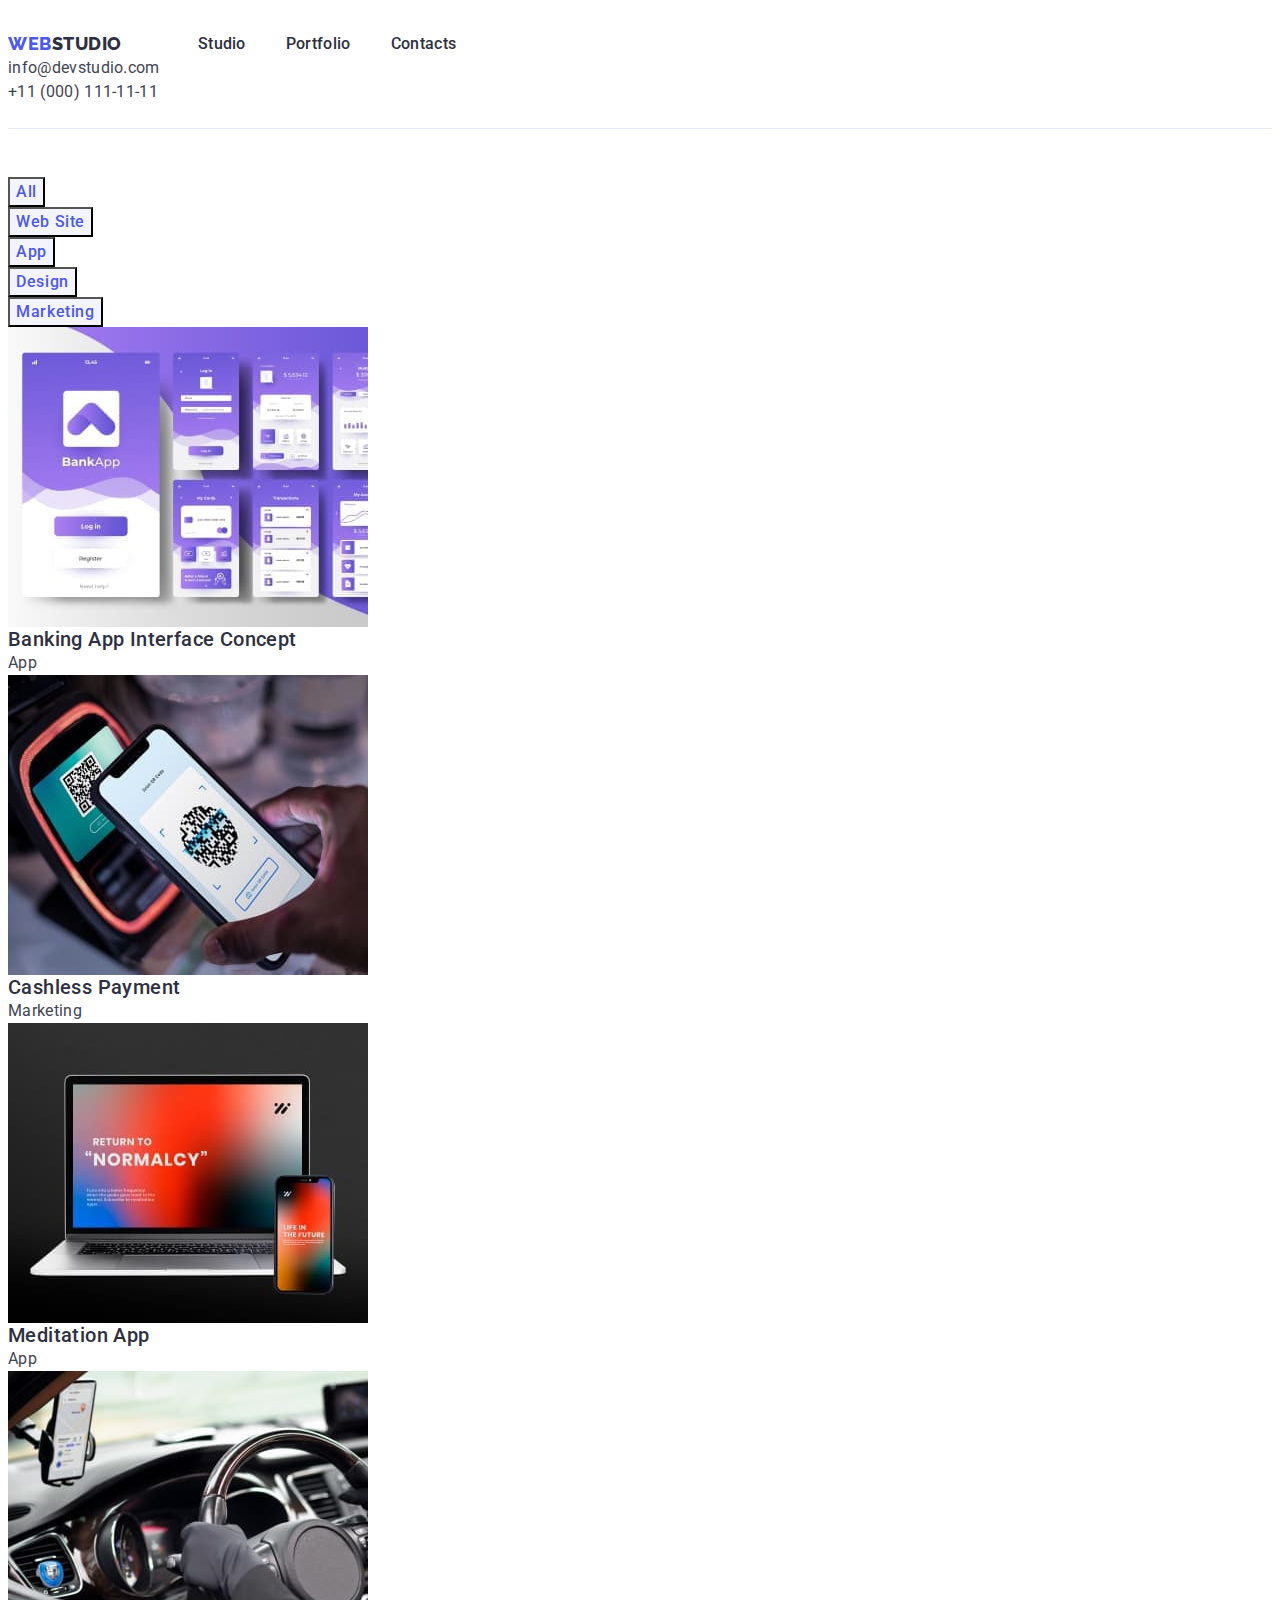
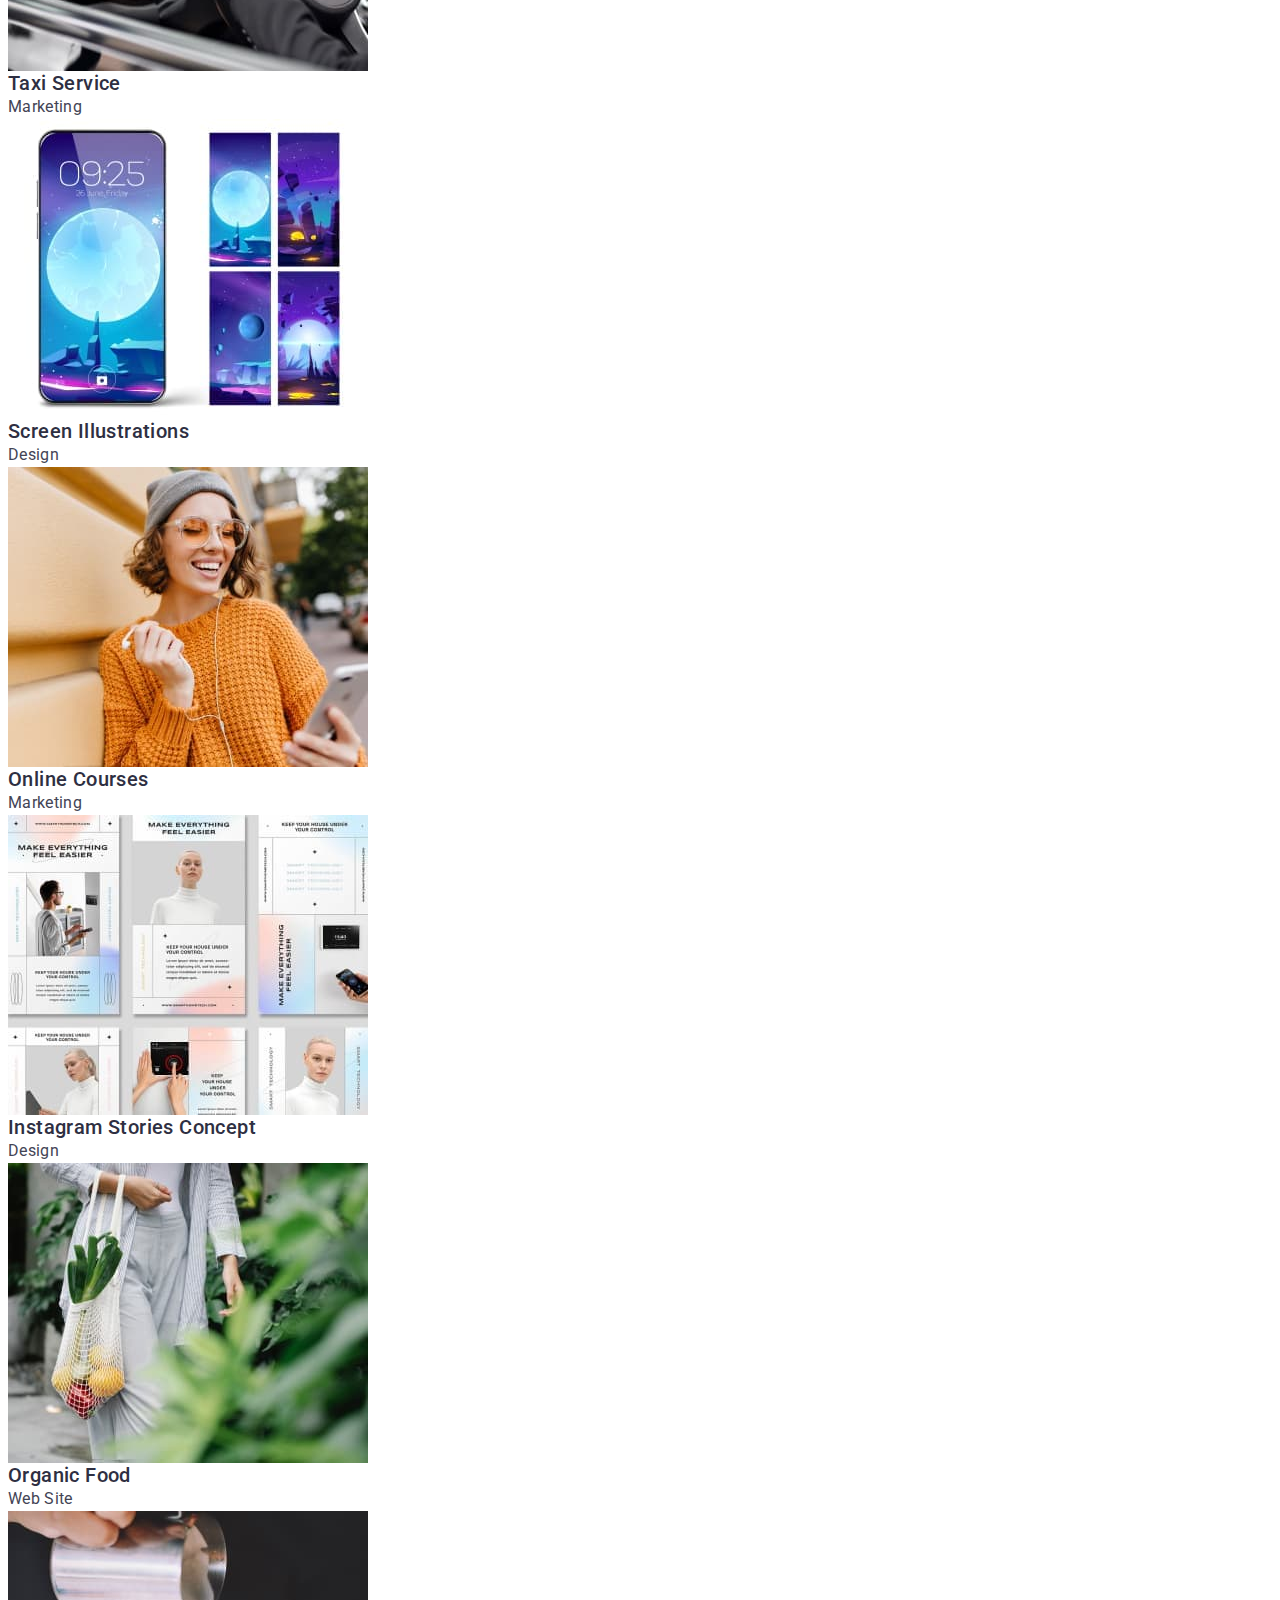
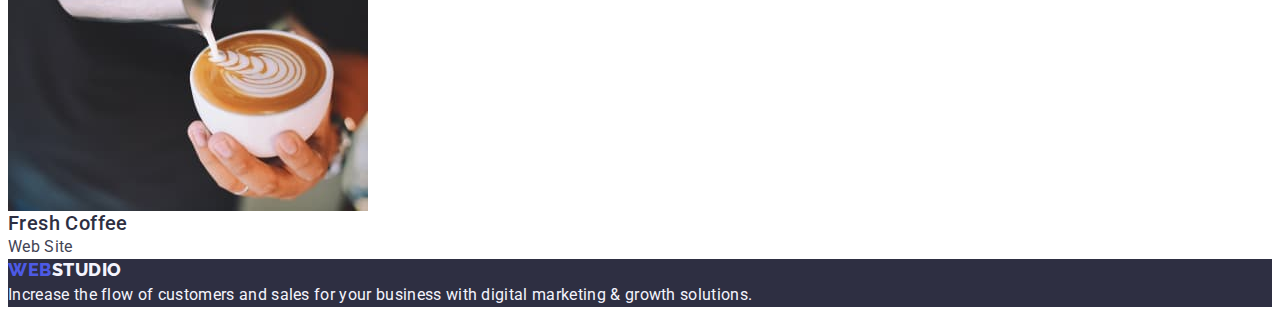
==== portfolio.html @ b1e4b12f "add flex" ====
<!DOCTYPE html>
<html lang="en">
  <head>
    <meta charset="UTF-8" />
    <meta http-equiv="X-UA-Compatible" content="IE=edge" />
    <meta name="viewport" content="width=device-width, initial-scale=1.0" />
    <link rel="preconnect" href="https://fonts.googleapis.com" />
    <link rel="preconnect" href="https://fonts.gstatic.com" crossorigin />
    <link
      href="https://fonts.googleapis.com/css2?family=Raleway:wght@800&family=Roboto:wght@400;500;700;900&display=swap"
      rel="stylesheet"
    />
    <link rel="stylesheet" href="./css/styles.css" />
    <title>Portfolio</title>
  </head>
  <body>
    <!--HEADER-->
    <header class="page-header">
      <nav class="page-nav">
        <a class="logo link" href="./index.html"
          >Web<span class="logo-half-header">Studio</span></a
        >

        <ul class="menu list">
          <li class="menu-item">
            <a class="menu-link link" href="./index.html">Studio</a>
          </li>
          <li class="menu-item">
            <a class="menu-link link" href="./portfolio.html">Portfolio</a>
          </li>
          <li class="menu-item">
            <a class="menu-link link" href="">Contacts</a>
          </li>
        </ul>
      </nav>
      <address class="address-header">
        <ul class="list">
          <li>
            <a class="contact menu-link link" href="mailto:info@devstudio.com"
              >info@devstudio.com</a
            >
          </li>
          <li>
            <a class="contact menu-link link" href="tel:+110001111111"
              >+11 (000) 111-11-11</a
            >
          </li>
        </ul>
      </address>
    </header>
    <!--HEADER/-->
    <!-- OUR WORKS -->
    <main>
      <section class="portfolio-section">
        <h1 class="portfolio-title">Our projects</h1>
        <ul class="portfolio-nav-btn list">
          <li class="menu-item">
            <button class="portfolio-btn" type="button">All</button>
          </li>
          <li class="menu-item link">
            <button class="portfolio-btn" type="button">Web Site</button>
          </li>
          <li class="menu-item link">
            <button class="portfolio-btn" type="button">App</button>
          </li>
          <li class="menu-item link">
            <button class="portfolio-btn" type="button">Design</button>
          </li>
          <li class="menu-item link">
            <button class="portfolio-btn" type="button">Marketing</button>
          </li>
        </ul>
        <ul class="projects-list list">
          <li class="project-card">
            <!--1-->
            <a class="link" href=""
              ><img
                src="./images/portfolio/banking-concept.jpg"
                alt="Banking App Interface Concept"
                width="360"
                height="300"
              />
              <h2 class="portfolio-project-directions">
                Banking App Interface Concept
              </h2>
              <p class="portfolio-project-teg">App</p>
            </a>
          </li>
          <!--2-->
          <li class="project-card">
            <a class="portfolio-project link" href="">
              <img
                src="./images/portfolio/cashless-payment.jpg"
                alt="Cashless Payment"
                width="360"
                height="300"
              />
              <h2 class="portfolio-project-directions">Cashless Payment</h2>
              <p class="portfolio-project-teg">Marketing</p></a
            >
          </li>
          <!--3-->
          <li class="project-card">
            <a class="portfolio-project link" href=""
              ><img
                src="./images/portfolio/meditation-app.jpg"
                alt="Meditation App"
                width="360"
                height="300"
              />
              <h2 class="portfolio-project-directions">Meditation App</h2>
              <p class="portfolio-project-teg">App</p></a
            >
          </li>
          <!--4-->
          <li class="project-card">
            <a class="portfolio-project link" href="">
              <img
                src="./images/portfolio/taxi-service.jpg"
                alt="Taxi Service"
                width="360"
                height="300"
              />
              <h2 class="portfolio-project-directions">Taxi Service</h2>
              <p class="portfolio-project-teg">Marketing</p>
            </a>
          </li>
          <!--5-->
          <li class="project-card">
            <a class="portfolio-project link" href=""
              ><img
                src="./images/portfolio/screen-illustrations.jpg"
                alt="Screen Illustrations"
                width="360"
                height="300"
              />
              <h2 class="portfolio-project-directions">Screen Illustrations</h2>
              <p class="portfolio-project-teg">Design</p></a
            >
          </li>
          <!--6-->
          <li class="project-card">
            <a class="portfolio-project link" href=""
              ><img
                src="./images/portfolio/online-courses.jpg"
                alt="Online Courses"
                width="360"
                height="300"
              />
              <h2 class="portfolio-project-directions">Online Courses</h2>
              <p class="portfolio-project-teg">Marketing</p></a
            >
          </li>
          <!--7-->
          <li class="project-card">
            <a class="portfolio-project link" href=""
              ><img
                src="./images/portfolio/instagram-consept.jpg"
                alt="Instagram Stories Concept"
                width="360"
                height="300"
              />
              <h2 class="portfolio-project-directions">
                Instagram Stories Concept
              </h2>
              <p class="portfolio-project-teg">Design</p></a
            >
          </li>
          <!--8-->
          <li class="project-card">
            <a class="portfolio-project link" href=""
              ><img
                src="./images/portfolio/organic-food.jpg"
                alt="Organic Food"
                width="360"
                height="300"
              />
              <h2 class="portfolio-project-directions">Organic Food</h2>
              <p class="portfolio-project-teg">Web Site</p>
            </a>
          </li>
          <!--9-->
          <li class="project-card">
            <a class="portfolio-project link" href=""
              ><img
                src="./images/portfolio/fresh-coffee.jpg"
                alt="Fresh Coffee"
                width="360"
                height="300"
              />
              <h2 class="portfolio-project-directions">Fresh Coffee</h2>
              <p class="portfolio-project-teg">Web Site</p>
            </a>
          </li>
        </ul>
      </section>
    </main>
    <!--OUR WORKS/-->
    <!--FOOTER-->
    <footer class="footer-section">
      <a class="logo link" href="./index.html"
        >Web<span class="logo-half-footer">Studio</span></a
      >
      <p class="footer-text">
        Increase the flow of customers and sales for your business with digital
        marketing & growth solutions.
      </p>
    </footer>
    <!--FOOTER/-->
  </body>
</html>
---- css/styles.css ----
:root {
  --color-primary-brand: #4d5ae5;
  --color-pressed-state: #404bbf;
  --color-dark: #2e2f42;
  --color-success: #31d0aa;
  --color-body-text: #434455;
  --color-subtle-text: #8e8f99;
  --color-accent: #e7e9fc;
  --color-light: #f4f4fd;
  --color-modal-overlay: #2e2f42;
  --color-hero-background: #2e2f42;
  --color-white-background: #ffffff;
  --color-modal-background: #fcfcfc;
}

.list {
  list-style: none;
}

.link {
  text-decoration: none;
  cursor: pointer;
}
h1,
h2,
h3,
h4,
h5,
h6,
p {
  margin-top: 0;
  margin-bottom: 0;
}

ul,
ol {
  margin-top: 0;
  margin-bottom: 0;
  padding-left: 0;
}
img {
  display: block;
}
button {
  cursor: pointer;
}
address {
  font-style: normal;
}

.hidden-title {
  position: absolute;
  width: 1px;
  height: 1px;
  margin: -1px;
  border: 0;
  padding: 0;
  white-space: nowrap;
  clip-path: inset(100%);
  clip: rect(0 0 0 0);
  overflow: hidden;
}

body {
  font-family: "Roboto", sans-serif;
  font-size: 16px;
  font-weight: 400;
  line-height: 1.5;
  letter-spacing: 0.02em;
  color: var(--color-body-text);
  background-color: var(--color-white-background);
}
.container {
  width: 1188px;
  margin-left: auto;
  margin-right: auto;
  padding-left: 15px;
  padding-right: 15px;
}
/*====================HEADER====================*/

.page-header {
  font-weight: 500;
  padding-top: 24px;
  padding-bottom: 24px;
  border-bottom: 1px solid var(--color-accent);
}
.page-header-container {
  display: flex;
  align-items: center;
}
.page-nav {
  display: flex;
  align-items: center;
}
.logo {
  font-family: "Raleway", sans-serif;
  font-size: 18px;
  font-weight: 800;
  line-height: 1.17;
  letter-spacing: 0.03em;
  text-transform: uppercase;
  color: var(--color-primary-brand);
  margin-right: 76px;
}

.logo-half-header {
  color: var(--color-dark);
}
.menu {
  display: flex;
  align-items: center;
}

.menu-item:not(:last-child) {
  margin-right: 40px;
}
.menu-link {
  color: var(--color-dark);
}

.menu-link:hover,
.menu-link:focus {
  color: var(--color-pressed-state);
  text-decoration: underline;
}

.address-header {
  font-style: normal;
  font-weight: 400;
  margin-left: auto;
}
.menu-contact {
  display: flex;
}
.contact {
  color: var(--color-body-text);
}

/*====================HERO====================*/

.hero-section {
  background-color: var(--color-dark);
  padding-top: 188px;
  padding-bottom: 188px;
  padding-left: 472px;
  padding-right: 472px;
  text-align: center;
}
.section {
  text-align: center;
  margin-left: auto;
  margin-right: auto;
  padding-top: 120px;
  padding-bottom: 120px;
}

.idea {
  max-width: 496px;
  font-size: 56px;
  font-weight: 700;
  line-height: 1.07;
  letter-spacing: 0.02em;
  color: var(--color-white-background);
  margin-bottom: 48px;
  margin-left: auto;
  margin-right: auto;
}

.modal-btn {
  min-width: 169px;
  padding-top: 16px;
  padding-bottom: 16px;
  padding-right: 32px;
  padding-left: 32px;
  font-family: "Roboto", sans-serif;
  font-weight: 500;
  font-size: 16px;
  line-height: 1.5;
  letter-spacing: 0.04em;
  color: var(--color-white-background);
  background-color: var(--color-primary-brand);
  border-radius: 4px;
  border: none;
}

.modal-btn:focus,
.modal-btn:hover {
  color: var(--color-pressed-state);
  background-color: var(--color-pressed-state);
  cursor: pointer;
}

/*====================Advantages====================*/

.advantage-list {
  display: flex;
  flex-wrap: wrap;
}
.advantage-item {
  flex-basis: calc((100% - 72px) / 4);
  text-align: left;
}
.advantage-item:not(:last-child) {
  margin-right: 24px;
}
.advantage-item-title {
  font-size: 20px;
  font-weight: 500;
  line-height: 1.2;
  letter-spacing: 0.02em;
  color: var(--color-dark);
}

/*====================OUR WORKS====================*/
.our-works-section {
  background-color: var(--color-light);
}

.our-works-title {
  font-family: Roboto;
  font-size: 36px;
  font-weight: 700;
  line-height: 1.11;
  letter-spacing: 0.02em;
  text-align: center;
  text-transform: capitalize;
  color: var(--color-dark);
  margin-bottom: 72px;
}
.our-works-list {
  display: flex;
  flex-wrap: wrap;
}
.our-works-item {
  flex-basis: calc((100% - 48px) / 3);
}

/*====================OUR TEAM====================*/
.personalities-section {
  background-color: var(--color-light);
}

.personalities-title {
  font-family: Roboto;
  font-size: 36px;
  font-weight: 700;
  line-height: 1.11;
  letter-spacing: 0.02em;
  text-align: center;
  text-transform: capitalize;
  color: var(--color-dark);
}

.personalities-item {
  background-color: var(--color-white-background);
}

.personalities-item-title {
  font-family: Roboto;
  font-size: 20px;
  font-weight: 500;
  line-height: 1.2;
  letter-spacing: 0.02em;
  text-align: center;
  text-transform: capitalize;
  color: var(--color-dark);
}

.personalities-position {
  font-size: 16px;
}

/*====================FOOTER====================*/
.footer-section {
  background-color: var(--color-dark);
  color: var(--color-light);
}

.logo-half-footer {
  color: var(--color-light);
}

/*====================PORTFOLIO===================*/
.portfolio-btn {
  font-family: "Roboto", sans-serif;
  font-weight: 500;
  font-size: 16px;
  line-height: 1.5;
  letter-spacing: 0.04em;
  text-align: center;
  text-decoration-skip-ink: none;
  color: var(--color-primary-brand);
  background-color: var(--color-light);
  cursor: pointer;
}

.portfolio-btn:focus,
.portfolio-btn:hover {
  color: var(--color-white-background);
  background-color: var(--color-pressed-state);
  cursor: pointer;
}
.portfolio-title {
  color: var(--color-white-background);
}
.portfolio-project {
  /* text-decoration: none; */
  color: var(--color-dark);
}
.portfolio-project-directions {
  font-family: "Roboto", sans-serif;
  font-size: 20px;
  font-weight: 500;
  line-height: 1.2;
  letter-spacing: 0.02em;
  color: var(--color-dark);
  text-decoration: none;
  text-decoration-skip-ink: none;
}

.portfolio-project-teg {
  font-family: "Roboto" sans-serif;
  font-size: 16px;
  font-weight: 400;
  line-height: 1.5;
  letter-spacing: 0.02em;
  text-decoration-skip-ink: none;
  color: var(--color-body-text);
}
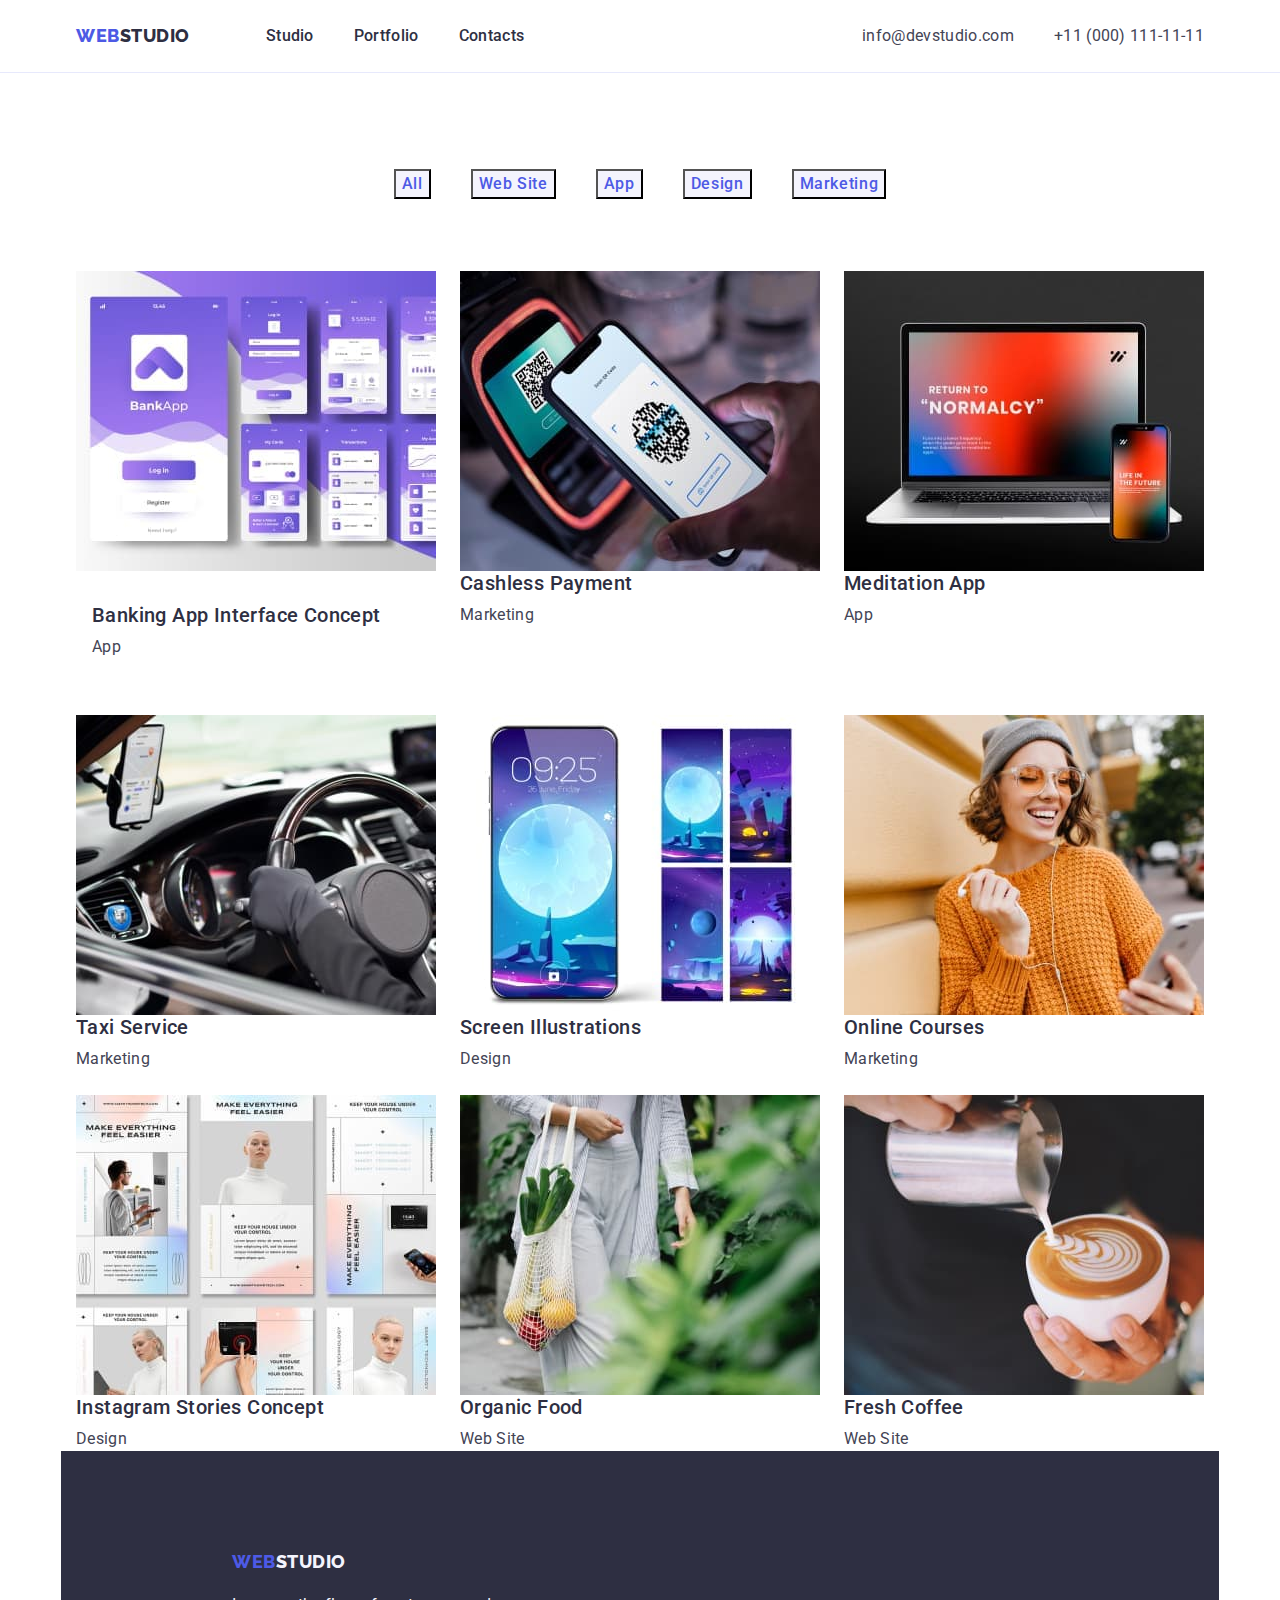
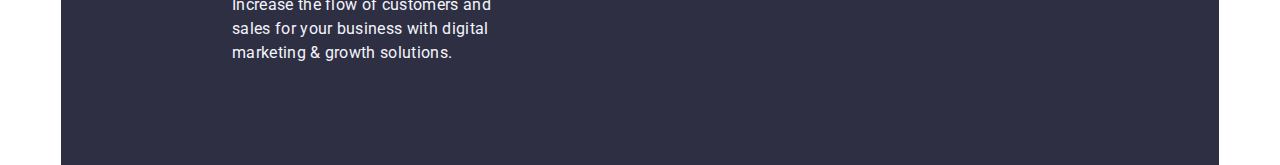
==== commit 4c42f6e0: "portfolio add" ====
--- a/portfolio.html
+++ b/portfolio.html
@@ -10,201 +10,220 @@
       href="https://fonts.googleapis.com/css2?family=Raleway:wght@800&family=Roboto:wght@400;500;700;900&display=swap"
       rel="stylesheet"
     />
+    <link
+      rel="stylesheet"
+      href="https://cdn.jsdelivr.net/npm/modern-normalize@3.0.1/modern-normalize.min.css"
+    />
     <link rel="stylesheet" href="./css/styles.css" />
+
     <title>Portfolio</title>
   </head>
   <body>
     <!--HEADER-->
     <header class="page-header">
-      <nav class="page-nav">
-        <a class="logo link" href="./index.html"
-          >Web<span class="logo-half-header">Studio</span></a
-        >
+      <div class="container page-header-container">
+        <nav class="page-nav">
+          <a class="logo link" href="./index.html"
+            >Web<span class="logo-half-header">Studio</span></a
+          >
 
-        <ul class="menu list">
-          <li class="menu-item">
-            <a class="menu-link link" href="./index.html">Studio</a>
-          </li>
-          <li class="menu-item">
-            <a class="menu-link link" href="./portfolio.html">Portfolio</a>
-          </li>
-          <li class="menu-item">
-            <a class="menu-link link" href="">Contacts</a>
-          </li>
-        </ul>
-      </nav>
-      <address class="address-header">
-        <ul class="list">
-          <li>
-            <a class="contact menu-link link" href="mailto:info@devstudio.com"
-              >info@devstudio.com</a
-            >
-          </li>
-          <li>
-            <a class="contact menu-link link" href="tel:+110001111111"
-              >+11 (000) 111-11-11</a
-            >
-          </li>
-        </ul>
-      </address>
+          <ul class="menu list">
+            <li class="menu-item">
+              <a class="menu-link link" href="./index.html">Studio</a>
+            </li>
+            <li class="menu-item">
+              <a class="menu-link link" href="./portfolio.html">Portfolio</a>
+            </li>
+            <li class="menu-item">
+              <a class="menu-link link" href="">Contacts</a>
+            </li>
+          </ul>
+        </nav>
+        <address class="address-header">
+          <ul class="menu-contact list">
+            <li class="menu-item">
+              <a class="contact menu-link link" href="mailto:info@devstudio.com"
+                >info@devstudio.com</a
+              >
+            </li>
+            <li class="menu-item">
+              <a class="contact menu-link link" href="tel:+110001111111"
+                >+11 (000) 111-11-11</a
+              >
+            </li>
+          </ul>
+        </address>
+      </div>
     </header>
     <!--HEADER/-->
     <!-- OUR WORKS -->
     <main>
       <section class="portfolio-section">
-        <h1 class="portfolio-title">Our projects</h1>
-        <ul class="portfolio-nav-btn list">
-          <li class="menu-item">
-            <button class="portfolio-btn" type="button">All</button>
-          </li>
-          <li class="menu-item link">
-            <button class="portfolio-btn" type="button">Web Site</button>
-          </li>
-          <li class="menu-item link">
-            <button class="portfolio-btn" type="button">App</button>
-          </li>
-          <li class="menu-item link">
-            <button class="portfolio-btn" type="button">Design</button>
-          </li>
-          <li class="menu-item link">
-            <button class="portfolio-btn" type="button">Marketing</button>
-          </li>
-        </ul>
-        <ul class="projects-list list">
-          <li class="project-card">
-            <!--1-->
-            <a class="link" href=""
-              ><img
-                src="./images/portfolio/banking-concept.jpg"
-                alt="Banking App Interface Concept"
-                width="360"
-                height="300"
-              />
-              <h2 class="portfolio-project-directions">
-                Banking App Interface Concept
-              </h2>
-              <p class="portfolio-project-teg">App</p>
-            </a>
-          </li>
-          <!--2-->
-          <li class="project-card">
-            <a class="portfolio-project link" href="">
-              <img
-                src="./images/portfolio/cashless-payment.jpg"
-                alt="Cashless Payment"
-                width="360"
-                height="300"
-              />
-              <h2 class="portfolio-project-directions">Cashless Payment</h2>
-              <p class="portfolio-project-teg">Marketing</p></a
-            >
-          </li>
-          <!--3-->
-          <li class="project-card">
-            <a class="portfolio-project link" href=""
-              ><img
-                src="./images/portfolio/meditation-app.jpg"
-                alt="Meditation App"
-                width="360"
-                height="300"
-              />
-              <h2 class="portfolio-project-directions">Meditation App</h2>
-              <p class="portfolio-project-teg">App</p></a
-            >
-          </li>
-          <!--4-->
-          <li class="project-card">
-            <a class="portfolio-project link" href="">
-              <img
-                src="./images/portfolio/taxi-service.jpg"
-                alt="Taxi Service"
-                width="360"
-                height="300"
-              />
-              <h2 class="portfolio-project-directions">Taxi Service</h2>
-              <p class="portfolio-project-teg">Marketing</p>
-            </a>
-          </li>
-          <!--5-->
-          <li class="project-card">
-            <a class="portfolio-project link" href=""
-              ><img
-                src="./images/portfolio/screen-illustrations.jpg"
-                alt="Screen Illustrations"
-                width="360"
-                height="300"
-              />
-              <h2 class="portfolio-project-directions">Screen Illustrations</h2>
-              <p class="portfolio-project-teg">Design</p></a
-            >
-          </li>
-          <!--6-->
-          <li class="project-card">
-            <a class="portfolio-project link" href=""
-              ><img
-                src="./images/portfolio/online-courses.jpg"
-                alt="Online Courses"
-                width="360"
-                height="300"
-              />
-              <h2 class="portfolio-project-directions">Online Courses</h2>
-              <p class="portfolio-project-teg">Marketing</p></a
-            >
-          </li>
-          <!--7-->
-          <li class="project-card">
-            <a class="portfolio-project link" href=""
-              ><img
-                src="./images/portfolio/instagram-consept.jpg"
-                alt="Instagram Stories Concept"
-                width="360"
-                height="300"
-              />
-              <h2 class="portfolio-project-directions">
-                Instagram Stories Concept
-              </h2>
-              <p class="portfolio-project-teg">Design</p></a
-            >
-          </li>
-          <!--8-->
-          <li class="project-card">
-            <a class="portfolio-project link" href=""
-              ><img
-                src="./images/portfolio/organic-food.jpg"
-                alt="Organic Food"
-                width="360"
-                height="300"
-              />
-              <h2 class="portfolio-project-directions">Organic Food</h2>
-              <p class="portfolio-project-teg">Web Site</p>
-            </a>
-          </li>
-          <!--9-->
-          <li class="project-card">
-            <a class="portfolio-project link" href=""
-              ><img
-                src="./images/portfolio/fresh-coffee.jpg"
-                alt="Fresh Coffee"
-                width="360"
-                height="300"
-              />
-              <h2 class="portfolio-project-directions">Fresh Coffee</h2>
-              <p class="portfolio-project-teg">Web Site</p>
-            </a>
-          </li>
-        </ul>
+        <div class="container">
+          <h1 class="portfolio-title hidden-title">Our projects</h1>
+          <ul class="portfolio-nav-btn list">
+            <li class="menu-item">
+              <button class="portfolio-btn" type="button">All</button>
+            </li>
+            <li class="menu-item link">
+              <button class="portfolio-btn" type="button">Web Site</button>
+            </li>
+            <li class="menu-item link">
+              <button class="portfolio-btn" type="button">App</button>
+            </li>
+            <li class="menu-item link">
+              <button class="portfolio-btn" type="button">Design</button>
+            </li>
+            <li class="menu-item link">
+              <button class="portfolio-btn" type="button">Marketing</button>
+            </li>
+          </ul>
+
+          <ul class="projects-list list">
+            <li class="project-card">
+              <!--1-->
+              <a class="link" href="">
+                <article class="project-item"></article>
+                <div class="project-thumb">
+                  <img
+                    src="./images/portfolio/banking-concept.jpg"
+                    alt="Banking App Interface Concept"
+                    width="360"
+                    height="300"
+                  />
+                </div>
+                <div class="project-description">
+                  <h2 class="portfolio-project-directions">
+                    Banking App Interface Concept
+                  </h2>
+                  <p class="portfolio-project-teg">App</p>
+                </div>
+              </a>
+            </li>
+            <!--2-->
+            <li class="project-card">
+              <a class="portfolio-project link" href="">
+                <img
+                  src="./images/portfolio/cashless-payment.jpg"
+                  alt="Cashless Payment"
+                  width="360"
+                  height="300"
+                />
+                <h2 class="portfolio-project-directions">Cashless Payment</h2>
+                <p class="portfolio-project-teg">Marketing</p></a
+              >
+            </li>
+            <!--3-->
+            <li class="project-card">
+              <a class="portfolio-project link" href=""
+                ><img
+                  src="./images/portfolio/meditation-app.jpg"
+                  alt="Meditation App"
+                  width="360"
+                  height="300"
+                />
+                <h2 class="portfolio-project-directions">Meditation App</h2>
+                <p class="portfolio-project-teg">App</p></a
+              >
+            </li>
+            <!--4-->
+            <li class="project-card">
+              <a class="portfolio-project link" href="">
+                <img
+                  src="./images/portfolio/taxi-service.jpg"
+                  alt="Taxi Service"
+                  width="360"
+                  height="300"
+                />
+                <h2 class="portfolio-project-directions">Taxi Service</h2>
+                <p class="portfolio-project-teg">Marketing</p>
+              </a>
+            </li>
+            <!--5-->
+            <li class="project-card">
+              <a class="portfolio-project link" href=""
+                ><img
+                  src="./images/portfolio/screen-illustrations.jpg"
+                  alt="Screen Illustrations"
+                  width="360"
+                  height="300"
+                />
+                <h2 class="portfolio-project-directions">
+                  Screen Illustrations
+                </h2>
+                <p class="portfolio-project-teg">Design</p></a
+              >
+            </li>
+            <!--6-->
+            <li class="project-card">
+              <a class="portfolio-project link" href=""
+                ><img
+                  src="./images/portfolio/online-courses.jpg"
+                  alt="Online Courses"
+                  width="360"
+                  height="300"
+                />
+                <h2 class="portfolio-project-directions">Online Courses</h2>
+                <p class="portfolio-project-teg">Marketing</p></a
+              >
+            </li>
+            <!--7-->
+            <li class="project-card">
+              <a class="portfolio-project link" href=""
+                ><img
+                  src="./images/portfolio/instagram-consept.jpg"
+                  alt="Instagram Stories Concept"
+                  width="360"
+                  height="300"
+                />
+                <h2 class="portfolio-project-directions">
+                  Instagram Stories Concept
+                </h2>
+                <p class="portfolio-project-teg">Design</p></a
+              >
+            </li>
+            <!--8-->
+            <li class="project-card">
+              <a class="portfolio-project link" href=""
+                ><img
+                  src="./images/portfolio/organic-food.jpg"
+                  alt="Organic Food"
+                  width="360"
+                  height="300"
+                />
+                <h2 class="portfolio-project-directions">Organic Food</h2>
+                <p class="portfolio-project-teg">Web Site</p>
+              </a>
+            </li>
+            <!--9-->
+            <li class="project-card">
+              <a class="portfolio-project link" href=""
+                ><img
+                  src="./images/portfolio/fresh-coffee.jpg"
+                  alt="Fresh Coffee"
+                  width="360"
+                  height="300"
+                />
+                <h2 class="portfolio-project-directions">Fresh Coffee</h2>
+                <p class="portfolio-project-teg">Web Site</p>
+              </a>
+            </li>
+          </ul>
+        </div>
       </section>
     </main>
     <!--OUR WORKS/-->
     <!--FOOTER-->
-    <footer class="footer-section">
-      <a class="logo link" href="./index.html"
-        >Web<span class="logo-half-footer">Studio</span></a
-      >
-      <p class="footer-text">
-        Increase the flow of customers and sales for your business with digital
-        marketing & growth solutions.
-      </p>
+    <footer class="footer-section container">
+      <div class="footer-description">
+        <a class="logo link" href="./index.html"
+          >Web<span class="logo-half-footer">Studio</span></a
+        >
+        <p class="footer-text">
+          Increase the flow of customers and sales for your business with
+          digital marketing & growth solutions.
+        </p>
+      </div>
     </footer>
     <!--FOOTER/-->
   </body>
--- a/css/styles.css
+++ b/css/styles.css
@@ -11,6 +11,8 @@
   --color-hero-background: #2e2f42;
   --color-white-background: #ffffff;
   --color-modal-background: #fcfcfc;
+
+  --card-set-gap: 24px;
 }
 
 .list {
@@ -40,6 +42,8 @@
 }
 img {
   display: block;
+  max-width: 100%;
+  height: auto;
 }
 button {
   cursor: pointer;
@@ -71,7 +75,7 @@
   background-color: var(--color-white-background);
 }
 .container {
-  width: 1188px;
+  width: 1158px;
   margin-left: auto;
   margin-right: auto;
   padding-left: 15px;
@@ -101,13 +105,13 @@
   letter-spacing: 0.03em;
   text-transform: uppercase;
   color: var(--color-primary-brand);
-  margin-right: 76px;
 }
 
 .logo-half-header {
   color: var(--color-dark);
 }
 .menu {
+  margin-left: 76px;
   display: flex;
   align-items: center;
 }
@@ -196,18 +200,23 @@
 .advantage-list {
   display: flex;
   flex-wrap: wrap;
+  justify-content: center;
+  margin-left: calc(-1 * var(--card-set-gap));
+  margin-top: calc(-1 * var(--card-set-gap));
 }
 .advantage-item {
-  flex-basis: calc((100% - 72px) / 4);
+  flex-basis: calc(100% / 4 - 24px);
   text-align: left;
-}
-.advantage-item:not(:last-child) {
-  margin-right: 24px;
-}
+  margin-left: var(--card-set-gap);
+  margin-top: var(--card-set-gap);
+}
+
 .advantage-item-title {
   font-size: 20px;
   font-weight: 500;
   line-height: 1.2;
+  padding-left: 0;
+  padding-right: 0;
   letter-spacing: 0.02em;
   color: var(--color-dark);
 }
@@ -231,11 +240,18 @@
 .our-works-list {
   display: flex;
   flex-wrap: wrap;
-}
+  justify-content: center;
+
+  margin-left: calc(-1 * var(--card-set-gap));
+  margin-top: calc(-1 * var(--card-set-gap));
+}
+
 .our-works-item {
-  flex-basis: calc((100% - 48px) / 3);
-}
-
+  flex-basis: calc(100% / 3 - 24px);
+  margin-left: var(--card-set-gap);
+  margin-top: var(--card-set-gap);
+  /* max-width: 360px; */
+}
 /*====================OUR TEAM====================*/
 .personalities-section {
   background-color: var(--color-light);
@@ -250,10 +266,14 @@
   text-align: center;
   text-transform: capitalize;
   color: var(--color-dark);
+  margin-bottom: 72px;
 }
 
 .personalities-item {
   background-color: var(--color-white-background);
+  flex-basis: calc(100% / 4 - 24px);
+  margin-left: var(--card-set-gap);
+  margin-top: var(--card-set-gap);
 }
 
 .personalities-item-title {
@@ -265,23 +285,51 @@
   text-align: center;
   text-transform: capitalize;
   color: var(--color-dark);
+  margin-bottom: 8px;
 }
 
 .personalities-position {
   font-size: 16px;
 }
-
+.personalities-list {
+  display: flex;
+  flex-wrap: wrap;
+  justify-content: center;
+  margin-top: calc(-1 * var(--card-set-gap));
+  margin-left: calc(-1 * var(--card-set-gap));
+}
+
+.personalities-description {
+  padding-top: 32px;
+  padding-left: 16px;
+  padding-right: 16px;
+  padding-bottom: 32px;
+}
 /*====================FOOTER====================*/
 .footer-section {
   background-color: var(--color-dark);
   color: var(--color-light);
 }
-
+.footer-text {
+  margin-top: 18px;
+}
+.footer-description {
+  max-width: 264px;
+  padding-top: 100px;
+  padding-bottom: 100px;
+  margin-left: 156px;
+}
 .logo-half-footer {
   color: var(--color-light);
 }
 
 /*====================PORTFOLIO===================*/
+.portfolio-nav-btn {
+  display: flex;
+  justify-content: center;
+  margin-top: 96px;
+  margin-bottom: 72px;
+}
 .portfolio-btn {
   font-family: "Roboto", sans-serif;
   font-weight: 500;
@@ -328,3 +376,24 @@
   text-decoration-skip-ink: none;
   color: var(--color-body-text);
 }
+.projects-list {
+  display: flex;
+
+  justify-content: center;
+  flex-wrap: wrap;
+  margin-top: calc(-1 * var(--card-set-gap));
+  margin-left: calc(-1 * var(--card-set-gap));
+}
+.project-description {
+  padding-top: 32px;
+  padding-bottom: 32px;
+  padding-left: 16px;
+}
+.portfolio-project-directions {
+  margin-bottom: 8px;
+}
+.project-card {
+  flex-basis: calc(100% / 3 - 24px);
+  margin-left: var(--card-set-gap);
+  margin-top: var(--card-set-gap);
+}
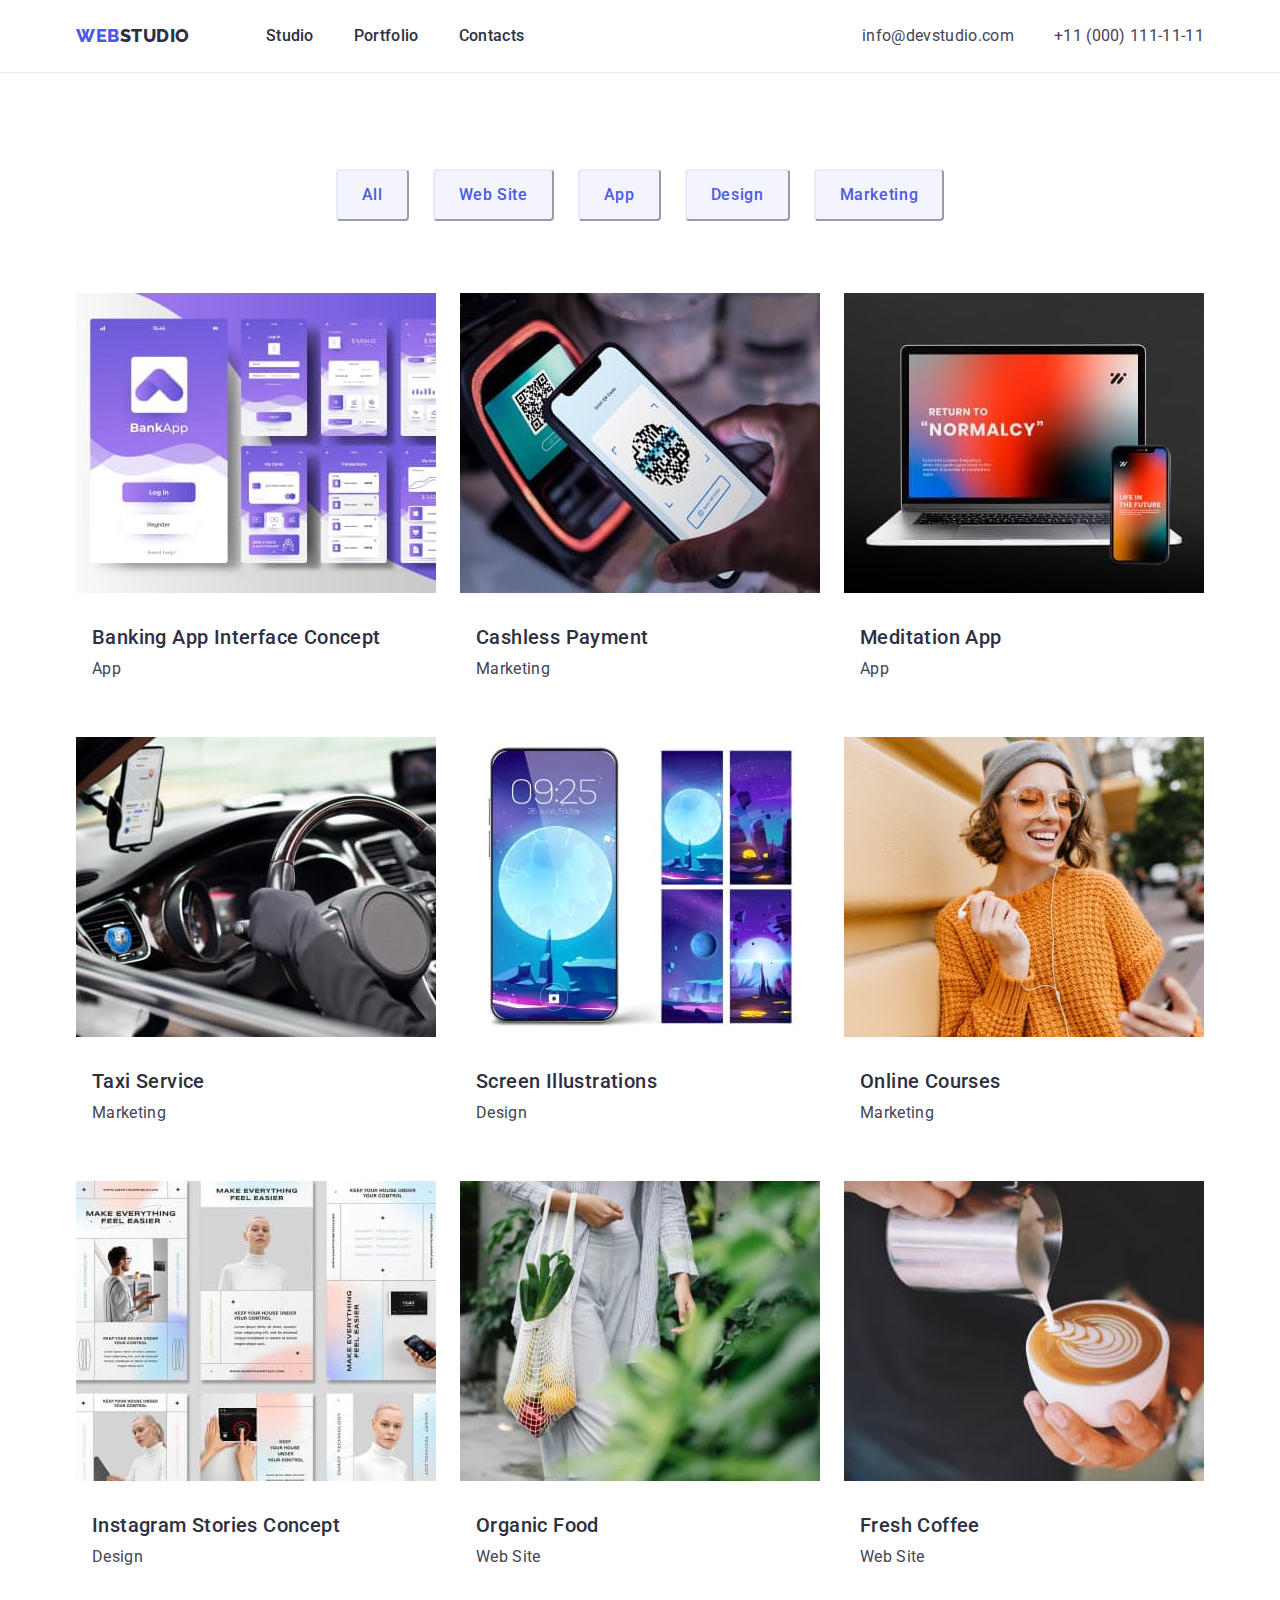
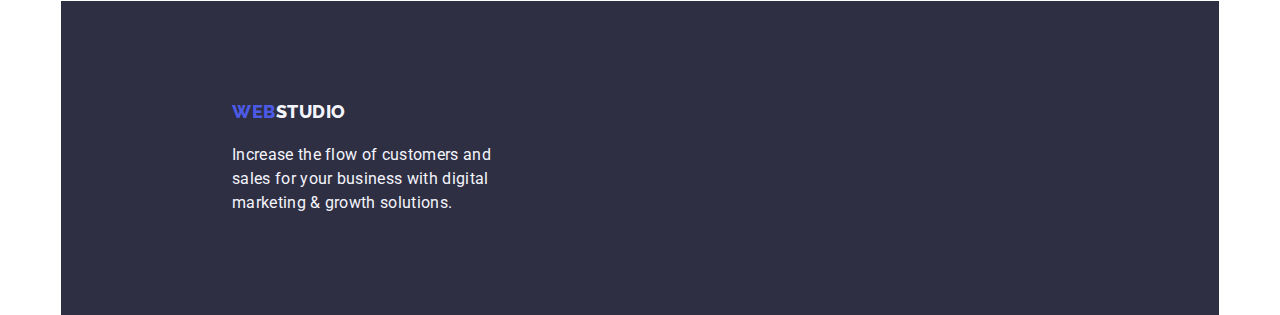
==== commit eb78f8cc: "portfolio add margin" ====
--- a/portfolio.html
+++ b/portfolio.html
@@ -62,19 +62,19 @@
         <div class="container">
           <h1 class="portfolio-title hidden-title">Our projects</h1>
           <ul class="portfolio-nav-btn list">
-            <li class="menu-item">
+            <li class="portfolio-nav-btn-item">
               <button class="portfolio-btn" type="button">All</button>
             </li>
-            <li class="menu-item link">
+            <li class="portfolio-nav-btn-item link">
               <button class="portfolio-btn" type="button">Web Site</button>
             </li>
-            <li class="menu-item link">
+            <li class="portfolio-nav-btn-item link">
               <button class="portfolio-btn" type="button">App</button>
             </li>
-            <li class="menu-item link">
+            <li class="portfolio-nav-btn-item link">
               <button class="portfolio-btn" type="button">Design</button>
             </li>
-            <li class="menu-item link">
+            <li class="portfolio-nav-btn-item link">
               <button class="portfolio-btn" type="button">Marketing</button>
             </li>
           </ul>
@@ -83,129 +83,180 @@
             <li class="project-card">
               <!--1-->
               <a class="link" href="">
-                <article class="project-item"></article>
-                <div class="project-thumb">
-                  <img
-                    src="./images/portfolio/banking-concept.jpg"
-                    alt="Banking App Interface Concept"
-                    width="360"
-                    height="300"
-                  />
-                </div>
-                <div class="project-description">
-                  <h2 class="portfolio-project-directions">
-                    Banking App Interface Concept
-                  </h2>
-                  <p class="portfolio-project-teg">App</p>
-                </div>
+                <article class="project-item">
+                  <div class="project-thumb">
+                    <img
+                      src="./images/portfolio/banking-concept.jpg"
+                      alt="Banking App Interface Concept"
+                      width="360"
+                      height="300"
+                    />
+                  </div>
+                  <div class="project-description">
+                    <h2 class="portfolio-project-directions">
+                      Banking App Interface Concept
+                    </h2>
+                    <p class="portfolio-project-teg">App</p>
+                  </div>
+                </article>
               </a>
             </li>
             <!--2-->
             <li class="project-card">
               <a class="portfolio-project link" href="">
-                <img
-                  src="./images/portfolio/cashless-payment.jpg"
-                  alt="Cashless Payment"
-                  width="360"
-                  height="300"
-                />
-                <h2 class="portfolio-project-directions">Cashless Payment</h2>
-                <p class="portfolio-project-teg">Marketing</p></a
-              >
+                <article class="project-item">
+                  <div class="project-thumb">
+                    <img
+                      src="./images/portfolio/cashless-payment.jpg"
+                      alt="Cashless Payment"
+                      width="360"
+                      height="300"
+                    />
+                  </div>
+                  <div class="project-description">
+                    <h2 class="portfolio-project-directions">
+                      Cashless Payment
+                    </h2>
+                    <p class="portfolio-project-teg">Marketing</p>
+                  </div>
+                </article>
+              </a>
             </li>
             <!--3-->
             <li class="project-card">
-              <a class="portfolio-project link" href=""
-                ><img
-                  src="./images/portfolio/meditation-app.jpg"
-                  alt="Meditation App"
-                  width="360"
-                  height="300"
-                />
-                <h2 class="portfolio-project-directions">Meditation App</h2>
-                <p class="portfolio-project-teg">App</p></a
-              >
+              <a class="portfolio-project link" href="">
+                <article class="project-item">
+                  <div class="project-thumb">
+                    <img
+                      src="./images/portfolio/meditation-app.jpg"
+                      alt="Meditation App"
+                      width="360"
+                      height="300"
+                    />
+                  </div>
+                  <div class="project-description">
+                    <h2 class="portfolio-project-directions">Meditation App</h2>
+                    <p class="portfolio-project-teg">App</p>
+                  </div>
+                </article>
+              </a>
             </li>
             <!--4-->
             <li class="project-card">
               <a class="portfolio-project link" href="">
-                <img
-                  src="./images/portfolio/taxi-service.jpg"
-                  alt="Taxi Service"
-                  width="360"
-                  height="300"
-                />
-                <h2 class="portfolio-project-directions">Taxi Service</h2>
-                <p class="portfolio-project-teg">Marketing</p>
+                <article class="project-item">
+                  <div class="project-thumb">
+                    <img
+                      src="./images/portfolio/taxi-service.jpg"
+                      alt="Taxi Service"
+                      width="360"
+                      height="300"
+                    />
+                  </div>
+                  <div class="project-description">
+                    <h2 class="portfolio-project-directions">Taxi Service</h2>
+                    <p class="portfolio-project-teg">Marketing</p>
+                  </div>
+                </article>
               </a>
             </li>
             <!--5-->
             <li class="project-card">
-              <a class="portfolio-project link" href=""
-                ><img
-                  src="./images/portfolio/screen-illustrations.jpg"
-                  alt="Screen Illustrations"
-                  width="360"
-                  height="300"
-                />
-                <h2 class="portfolio-project-directions">
-                  Screen Illustrations
-                </h2>
-                <p class="portfolio-project-teg">Design</p></a
-              >
+              <a class="portfolio-project link" href="">
+                <article class="project-item">
+                  <div class="project-thumb">
+                    <img
+                      src="./images/portfolio/screen-illustrations.jpg"
+                      alt="Screen Illustrations"
+                      width="360"
+                      height="300"
+                    />
+                  </div>
+                  <div class="project-description">
+                    <h2 class="portfolio-project-directions">
+                      Screen Illustrations
+                    </h2>
+                    <p class="portfolio-project-teg">Design</p>
+                  </div>
+                </article>
+              </a>
             </li>
             <!--6-->
             <li class="project-card">
-              <a class="portfolio-project link" href=""
-                ><img
-                  src="./images/portfolio/online-courses.jpg"
-                  alt="Online Courses"
-                  width="360"
-                  height="300"
-                />
-                <h2 class="portfolio-project-directions">Online Courses</h2>
-                <p class="portfolio-project-teg">Marketing</p></a
-              >
+              <a class="portfolio-project link" href="">
+                <article class="project-item">
+                  <div class="project-thumb">
+                    <img
+                      src="./images/portfolio/online-courses.jpg"
+                      alt="Online Courses"
+                      width="360"
+                      height="300"
+                    />
+                  </div>
+                  <div class="project-description">
+                    <h2 class="portfolio-project-directions">Online Courses</h2>
+                    <p class="portfolio-project-teg">Marketing</p>
+                  </div>
+                </article>
+              </a>
             </li>
             <!--7-->
             <li class="project-card">
-              <a class="portfolio-project link" href=""
-                ><img
-                  src="./images/portfolio/instagram-consept.jpg"
-                  alt="Instagram Stories Concept"
-                  width="360"
-                  height="300"
-                />
-                <h2 class="portfolio-project-directions">
-                  Instagram Stories Concept
-                </h2>
-                <p class="portfolio-project-teg">Design</p></a
-              >
+              <a class="portfolio-project link" href="">
+                <article class="project-item">
+                  <div class="project-thumb">
+                    <img
+                      src="./images/portfolio/instagram-consept.jpg"
+                      alt="Instagram Stories Concept"
+                      width="360"
+                      height="300"
+                    />
+                  </div>
+                  <div class="project-description">
+                    <h2 class="portfolio-project-directions">
+                      Instagram Stories Concept
+                    </h2>
+                    <p class="portfolio-project-teg">Design</p>
+                  </div>
+                </article>
+              </a>
             </li>
             <!--8-->
             <li class="project-card">
-              <a class="portfolio-project link" href=""
-                ><img
-                  src="./images/portfolio/organic-food.jpg"
-                  alt="Organic Food"
-                  width="360"
-                  height="300"
-                />
-                <h2 class="portfolio-project-directions">Organic Food</h2>
-                <p class="portfolio-project-teg">Web Site</p>
+              <a class="portfolio-project link" href="">
+                <article class="project-item">
+                  <div class="project-thumb">
+                    <img
+                      src="./images/portfolio/organic-food.jpg"
+                      alt="Organic Food"
+                      width="360"
+                      height="300"
+                    />
+                  </div>
+                  <div class="project-description">
+                    <h2 class="portfolio-project-directions">Organic Food</h2>
+                    <p class="portfolio-project-teg">Web Site</p>
+                  </div>
+                </article>
               </a>
             </li>
             <!--9-->
             <li class="project-card">
-              <a class="portfolio-project link" href=""
-                ><img
-                  src="./images/portfolio/fresh-coffee.jpg"
-                  alt="Fresh Coffee"
-                  width="360"
-                  height="300"
-                />
-                <h2 class="portfolio-project-directions">Fresh Coffee</h2>
-                <p class="portfolio-project-teg">Web Site</p>
+              <a class="portfolio-project link" href="">
+                <article class="project-item">
+                  <div class="project-thumb">
+                    <img
+                      src="./images/portfolio/fresh-coffee.jpg"
+                      alt="Fresh Coffee"
+                      width="360"
+                      height="300"
+                    />
+                  </div>
+                  <div class="project-description">
+                    <h2 class="portfolio-project-directions">Fresh Coffee</h2>
+                    <p class="portfolio-project-teg">Web Site</p>
+                  </div>
+                </article>
               </a>
             </li>
           </ul>
--- a/css/styles.css
+++ b/css/styles.css
@@ -13,6 +13,7 @@
   --color-modal-background: #fcfcfc;
 
   --card-set-gap: 24px;
+  --portfolio-btn-set-gap: 24px;
 }
 
 .list {
@@ -114,6 +115,7 @@
   margin-left: 76px;
   display: flex;
   align-items: center;
+  
 }
 
 .menu-item:not(:last-child) {
@@ -340,9 +342,18 @@
   text-decoration-skip-ink: none;
   color: var(--color-primary-brand);
   background-color: var(--color-light);
+  border-radius: 4px;
+  border-color: var(--color-accent);
   cursor: pointer;
-}
-
+  min-width: 69px;
+    padding-top: 12px;
+    padding-bottom: 12px;
+    padding-right: 24px;
+    padding-left: 24px;
+}
+.portfolio-nav-btn-list{
+flex-basis: calc(100% / 4 - 24px);
+}
 .portfolio-btn:focus,
 .portfolio-btn:hover {
   color: var(--color-white-background);
@@ -352,6 +363,10 @@
 .portfolio-title {
   color: var(--color-white-background);
 }
+
+.portfolio-nav-btn-item:not(:last-child) {
+  margin-right: var(--portfolio-btn-set-gap);
+}
 .portfolio-project {
   /* text-decoration: none; */
   color: var(--color-dark);
